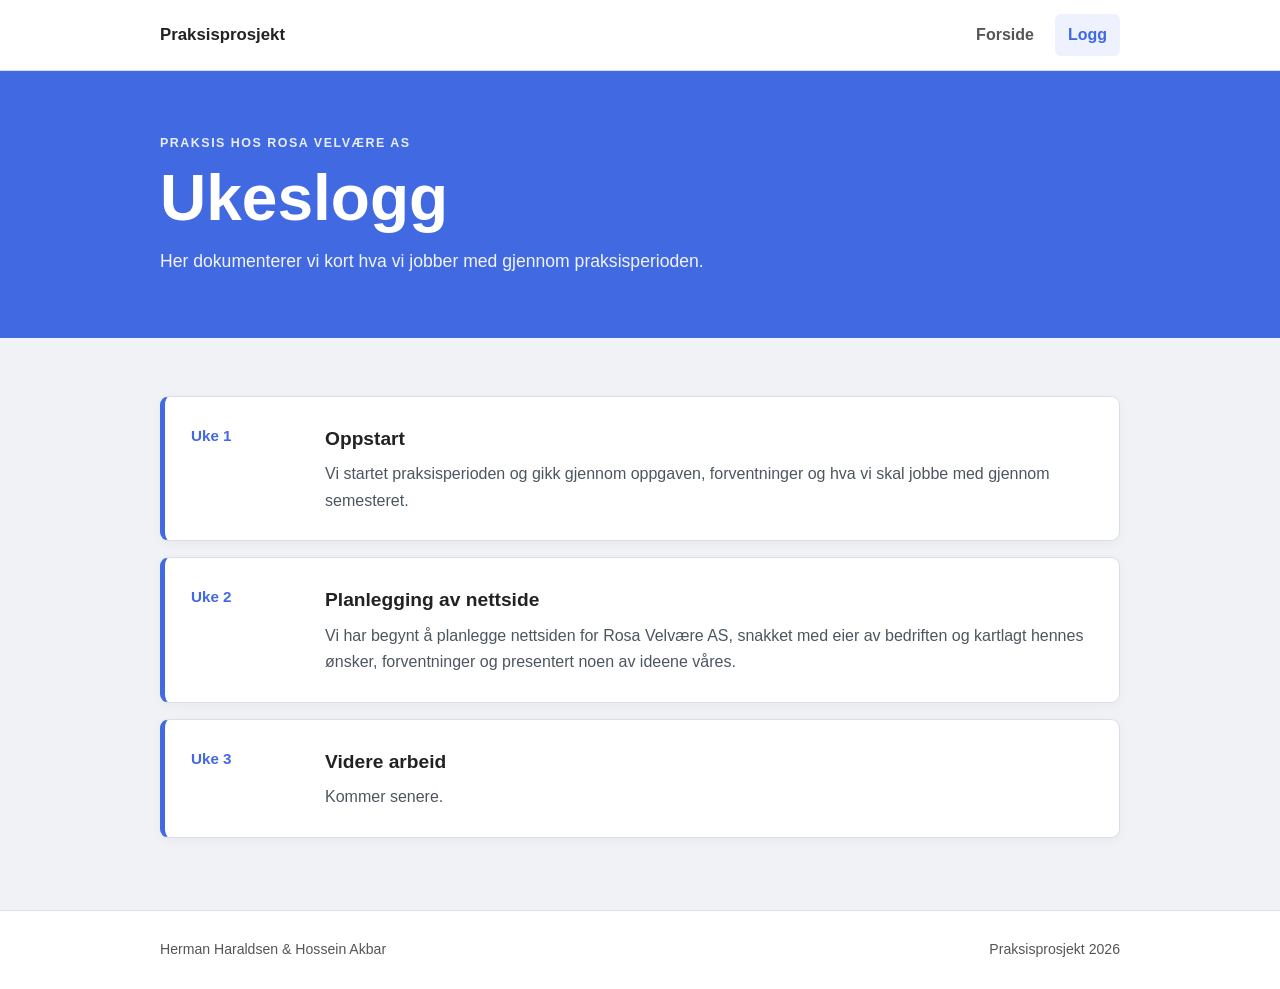
==== logg.html @ 474e4e64 "Mappe rydding" ====
<!DOCTYPE html>
<html lang="no">
<head>
    <meta charset="UTF-8">
    <meta name="viewport" content="width=device-width, initial-scale=1.0">
    <meta name="description" content="Ukeslogg for praksisprosjektet hos Rosa Velvære AS.">
    <title>Logg | Praksisprosjekt</title>
    <link rel="stylesheet" href="css/style.css">
</head>
<body>
    <header class="site-header">
        <div class="container nav">
            <a class="site-name" href="index.html">Praksisprosjekt</a>
            <nav aria-label="Hovedmeny">
                <a href="index.html">Forside</a>
                <a class="active" href="logg.html">Logg</a>
            </nav>
        </div>
    </header>

    <main>
        <section class="page-heading">
            <div class="container">
                <p class="eyebrow">Praksis hos Rosa Velvære AS</p>
                <h1>Ukeslogg</h1>
                <p class="intro">Her dokumenterer vi kort hva vi jobber med gjennom praksisperioden.</p>
            </div>
        </section>

        <section class="content-section log-section">
            <div class="container">
                <div id="practiceLog" class="log-list" aria-live="polite"></div>
            </div>
        </section>
    </main>

    <footer>
        <div class="container footer-content">
            <span>Herman Haraldsen & Hossein Akbar</span>
            <span>Praksisprosjekt 2026</span>
        </div>
    </footer>

    <script src="js/app.js"></script>
</body>
</html>
---- css/style.css ----
:root {
    --blue: #4169E1;
    --blue-dark: #27408B;
    --blue-light: #eef2ff;
    --grey: #f0f2f5;
    --text: #222222;
    --muted: #555555;
    --white: #ffffff;
    --border: #d9dee8;
}

* {
    box-sizing: border-box;
}

html {
    scroll-behavior: smooth;
}

body {
    margin: 0;
    min-height: 100vh;
    display: flex;
    flex-direction: column;
    font-family: Arial, Helvetica, sans-serif;
    color: var(--text);
    background: var(--grey);
    line-height: 1.65;
}

main {
    flex: 1;
}

.container {
    width: min(960px, calc(100% - 40px));
    margin: 0 auto;
}

/* -------------------------
   HEADER / MENY
-------------------------- */

.site-header {
    background: var(--white);
    border-bottom: 1px solid var(--border);
}

.nav {
    min-height: 70px;
    display: flex;
    align-items: center;
    justify-content: space-between;
    gap: 24px;
}

.site-name {
    color: var(--text);
    font-size: 1.05rem;
    font-weight: 700;
    text-decoration: none;
}

nav {
    display: flex;
    gap: 8px;
}

nav a {
    color: var(--muted);
    text-decoration: none;
    padding: 8px 13px;
    border-radius: 6px;
    font-weight: 600;
    transition: 0.2s ease;
}

nav a:hover,
nav a.active {
    color: var(--blue);
    background: var(--blue-light);
}

/* -------------------------
   FORSIDE / HERO
-------------------------- */

.hero,
.page-heading {
    background: var(--blue);
    color: var(--white);
}

.hero-content {
    padding: 92px 0;
}

.page-heading .container {
    padding: 62px 0;
}

.eyebrow,
.section-label {
    margin: 0 0 10px;
    font-size: 0.78rem;
    font-weight: 700;
    letter-spacing: 0.12em;
    text-transform: uppercase;
}

.eyebrow {
    color: #e8edff;
}

.section-label {
    color: var(--blue);
}

h1,
h2,
p {
    margin-top: 0;
}

h1 {
    max-width: 720px;
    margin-bottom: 14px;
    font-size: clamp(2.2rem, 6vw, 4rem);
    line-height: 1.08;
}

h2 {
    margin-bottom: 18px;
    font-size: clamp(1.6rem, 4vw, 2.2rem);
}

.intro {
    max-width: 660px;
    margin-bottom: 0;
    font-size: 1.1rem;
    color: #f2f4ff;
}

/* -------------------------
   INNHOLD
-------------------------- */

.content-section {
    padding: 58px 0 72px;
}

.content-card {
    background: var(--white);
    border: 1px solid var(--border);
    border-radius: 10px;
    padding: clamp(26px, 5vw, 48px);
    box-shadow: 0 4px 15px rgba(0, 0, 0, 0.05);
}

.content-card > p:not(.section-label) {
    max-width: 760px;
    color: #3f4851;
}

/* -------------------------
   PROSJEKTINFO
-------------------------- */

.project-info {
    display: grid;
    grid-template-columns: repeat(3, 1fr);
    gap: 14px;
    margin: 32px 0;
}

.project-info div {
    padding: 18px;
    background: var(--grey);
    border-radius: 8px;
    border-top: 3px solid var(--blue);
}

.project-info span {
    display: block;
    margin-bottom: 5px;
    color: var(--muted);
    font-size: 0.82rem;
}

.project-info strong {
    font-size: 0.96rem;
}

/* -------------------------
   KNAPPER
-------------------------- */

.button {
    display: inline-block;
    padding: 11px 18px;
    border-radius: 7px;
    background: var(--blue);
    color: var(--white);
    font-weight: 700;
    text-decoration: none;
    transition: 0.2s ease;
}

.button:hover {
    background: var(--blue-dark);
    transform: translateY(-1px);
}

/* -------------------------
   LOGG
-------------------------- */

.log-section {
    background: var(--grey);
}

.log-list {
    display: grid;
    gap: 16px;
}

.log-entry {
    display: grid;
    grid-template-columns: 110px 1fr;
    gap: 24px;
    padding: 26px;
    background: var(--white);
    border: 1px solid var(--border);
    border-left: 5px solid var(--blue);
    border-radius: 9px;
    box-shadow: 0 3px 12px rgba(0, 0, 0, 0.04);
    transition: 0.2s ease;
}

.log-entry:hover {
    transform: translateY(-2px);
    box-shadow: 0 6px 18px rgba(0, 0, 0, 0.07);
}

.week {
    color: var(--blue);
    font-size: 0.95rem;
    font-weight: 700;
}

.log-entry h2 {
    margin-bottom: 7px;
    font-size: 1.2rem;
    color: var(--text);
}

.log-entry p {
    margin-bottom: 0;
    color: #4d5660;
}

/* -------------------------
   FOOTER
-------------------------- */

footer {
    background: var(--white);
    border-top: 1px solid var(--border);
    color: var(--muted);
    font-size: 0.88rem;
}

.footer-content {
    min-height: 78px;
    display: flex;
    align-items: center;
    justify-content: space-between;
    gap: 20px;
}

/* -------------------------
   MOBIL
-------------------------- */

@media (max-width: 700px) {

    .container {
        width: min(100% - 28px, 960px);
    }

    .nav {
        min-height: 64px;
    }

    .hero-content {
        padding: 64px 0;
    }

    .project-info {
        grid-template-columns: 1fr;
    }

    .log-entry {
        grid-template-columns: 1fr;
        gap: 8px;
    }

    .footer-content {
        padding: 20px 0;
        align-items: flex-start;
        flex-direction: column;
        gap: 4px;
    }
}
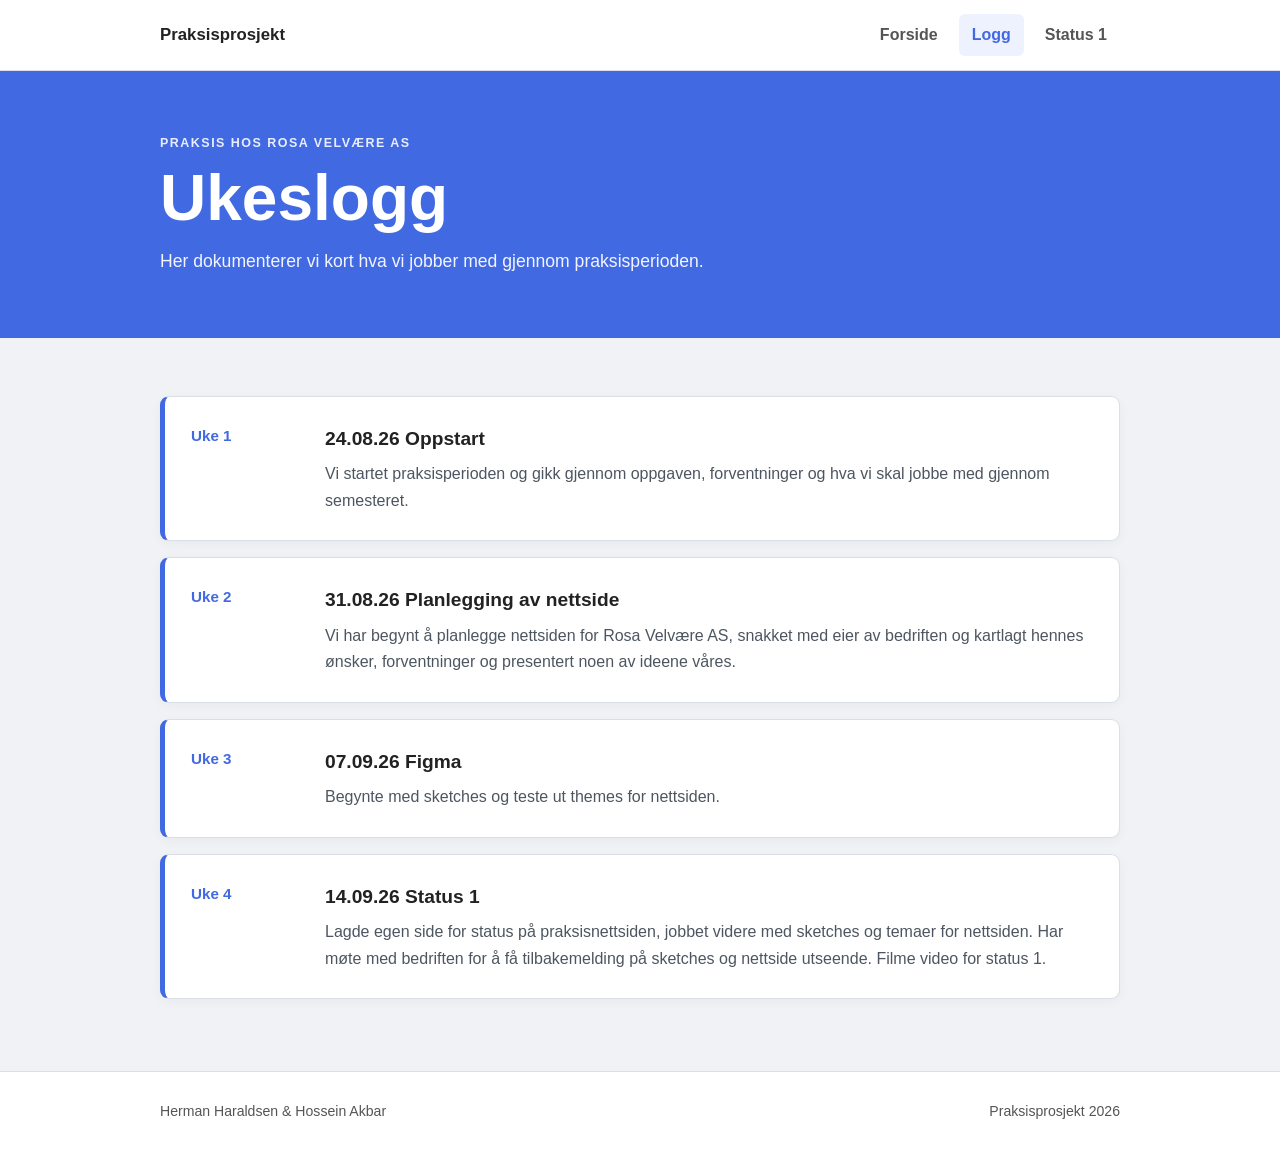
==== commit aeb71363: "Status 1" ====
--- a/logg.html
+++ b/logg.html
@@ -14,6 +14,7 @@
             <nav aria-label="Hovedmeny">
                 <a href="index.html">Forside</a>
                 <a class="active" href="logg.html">Logg</a>
+                <a href="status1.html">Status 1</a>
             </nav>
         </div>
     </header>
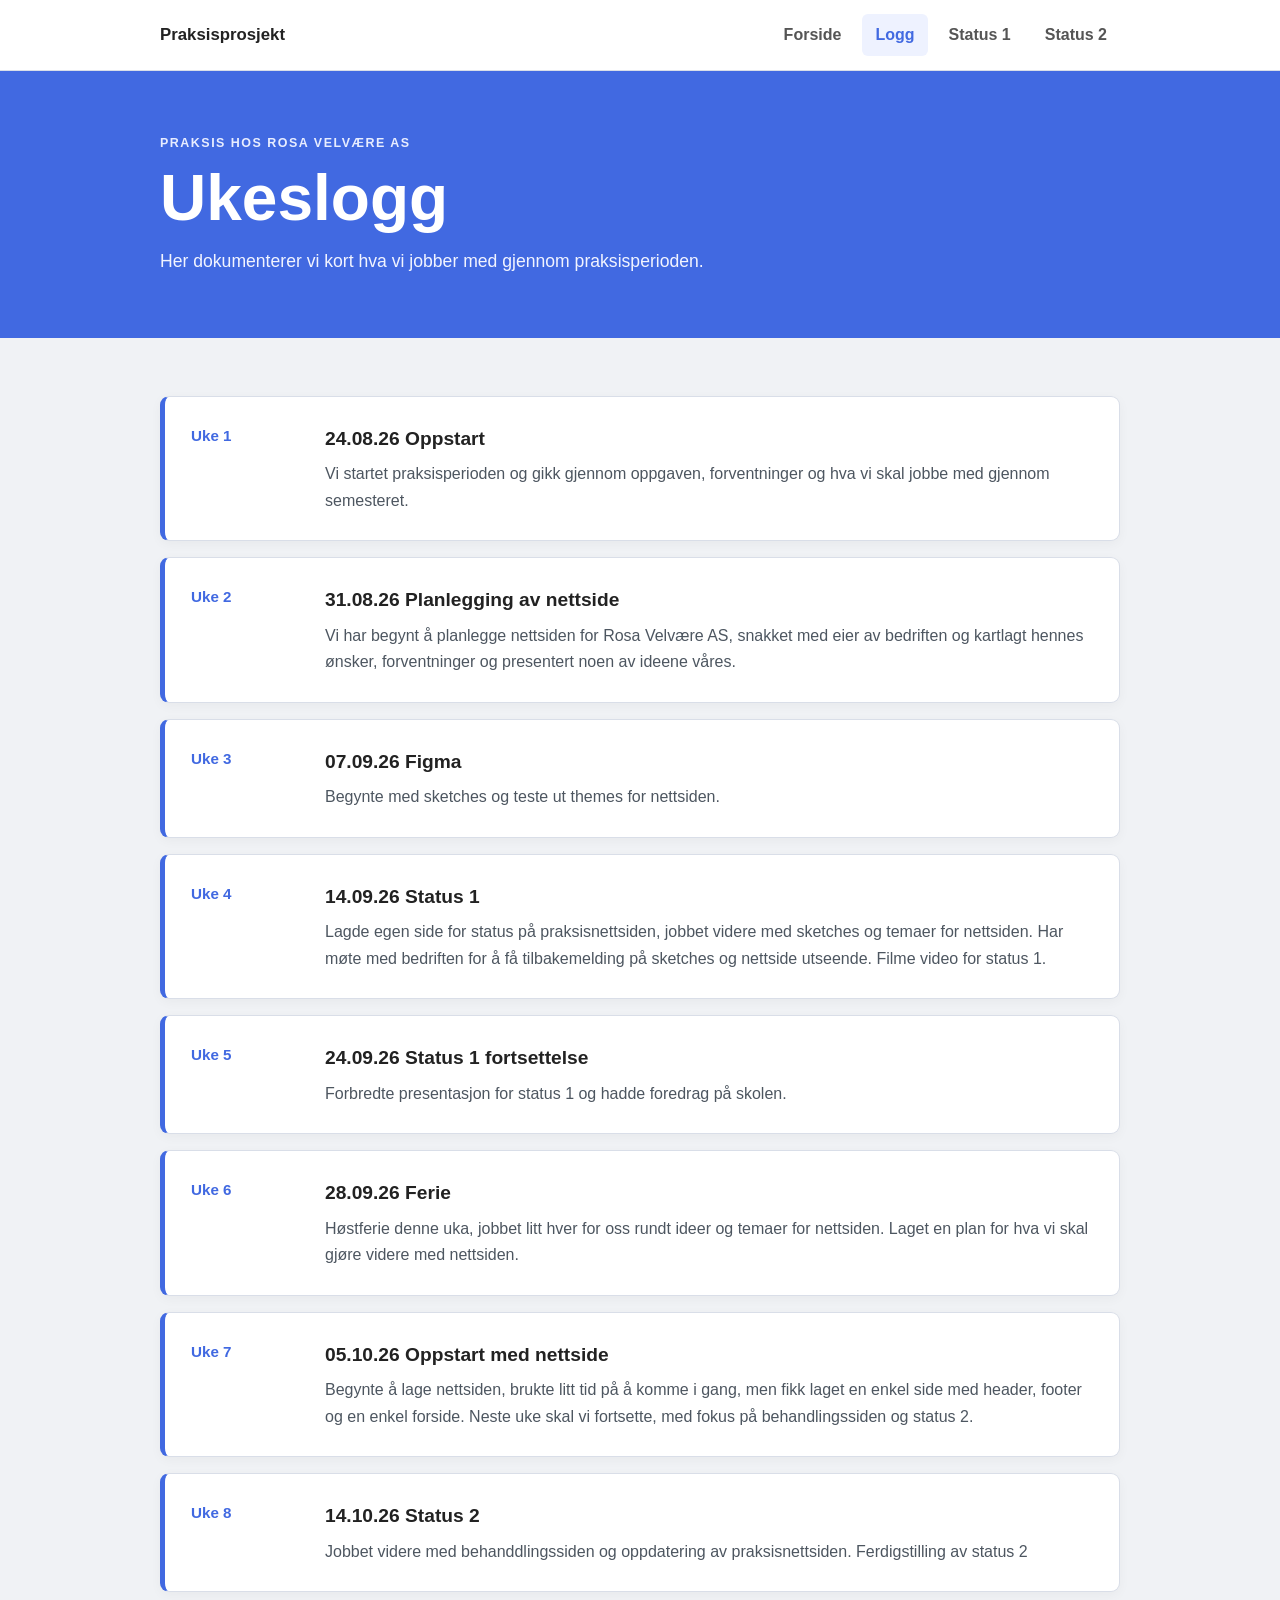
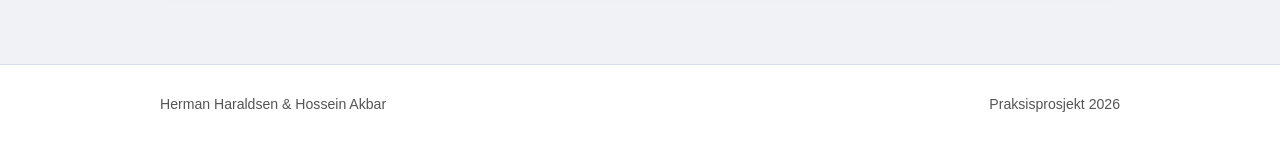
==== commit fe50f6ab: "Status2" ====
--- a/logg.html
+++ b/logg.html
@@ -15,6 +15,7 @@
                 <a href="index.html">Forside</a>
                 <a class="active" href="logg.html">Logg</a>
                 <a href="status1.html">Status 1</a>
+                <a href="status2.html">Status 2</a>
             </nav>
         </div>
     </header>
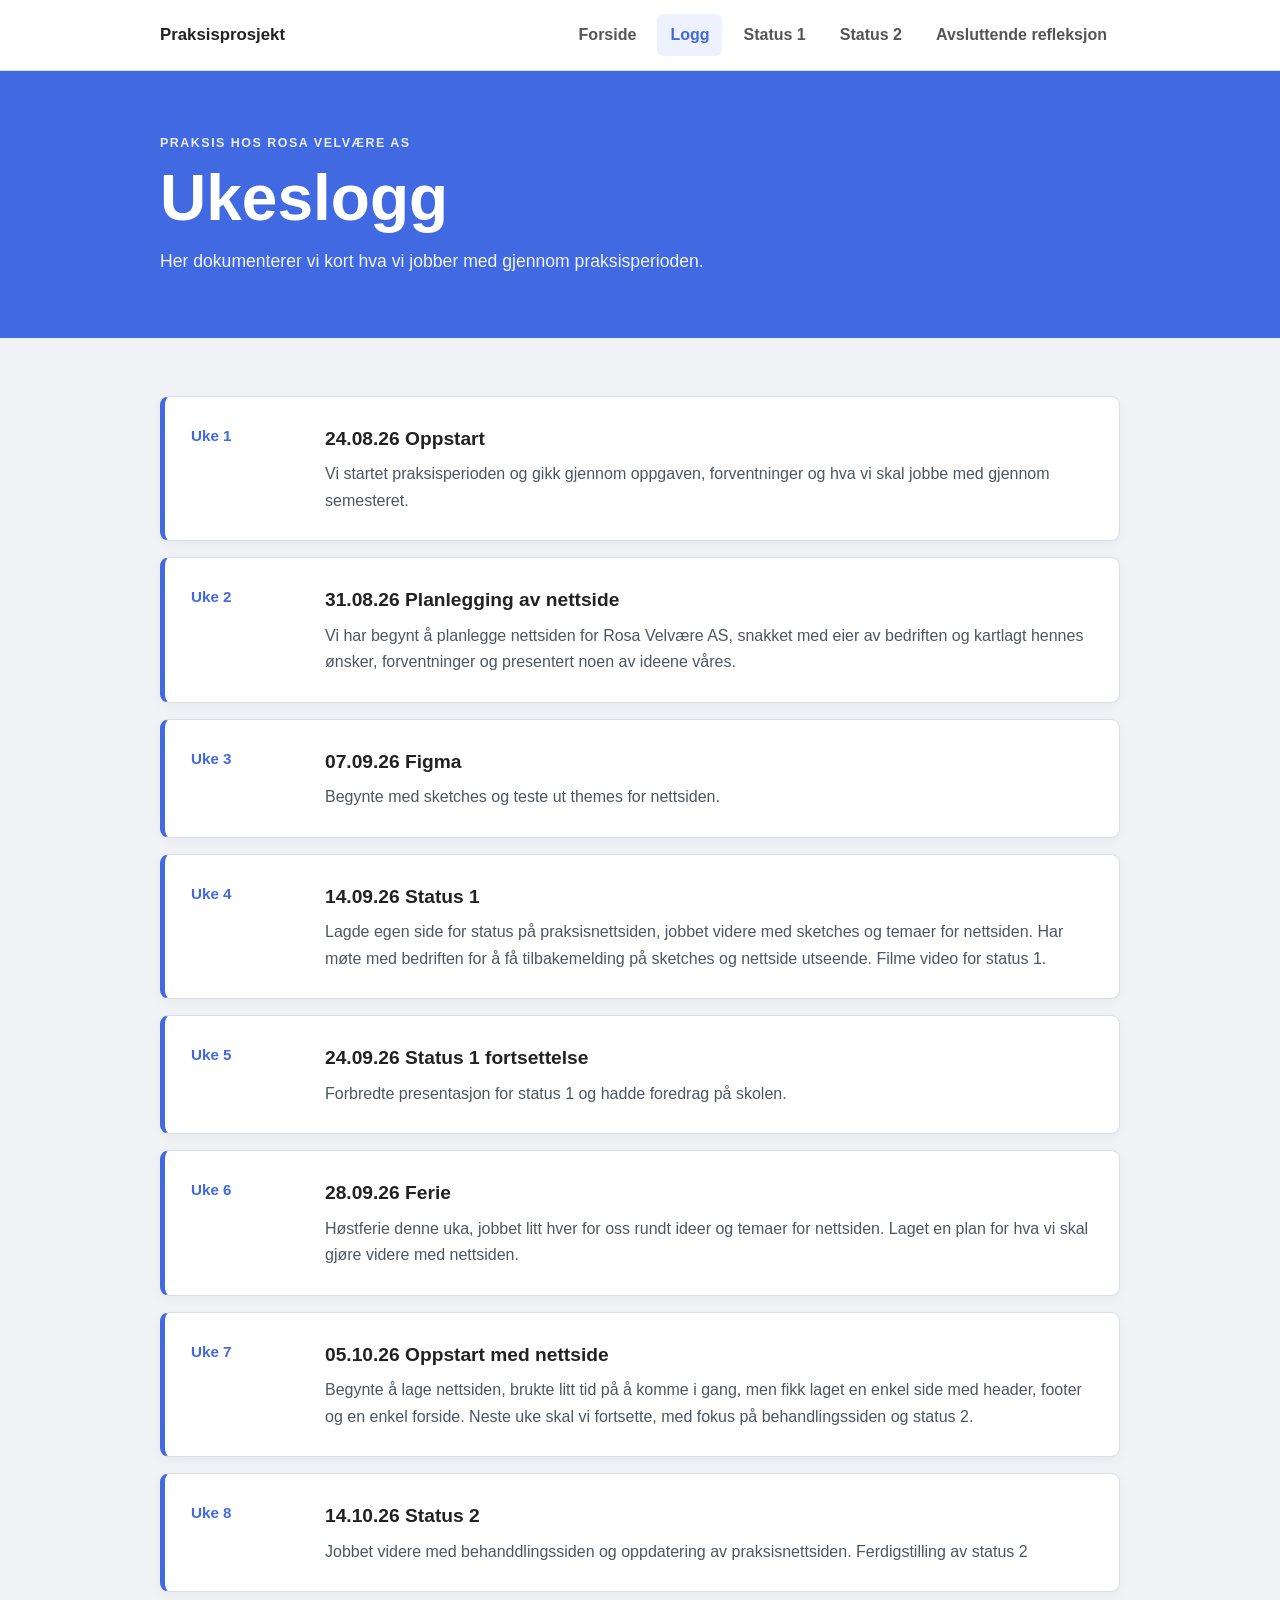
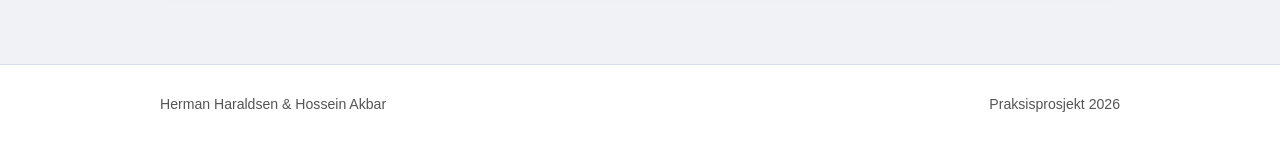
==== commit 16d6a7f8: "Avsluttende Refleksjon" ====
--- a/logg.html
+++ b/logg.html
@@ -16,6 +16,8 @@
                 <a class="active" href="logg.html">Logg</a>
                 <a href="status1.html">Status 1</a>
                 <a href="status2.html">Status 2</a>
+                <a href="avsluttende-refleksjon.html">Avsluttende refleksjon</a>
+
             </nav>
         </div>
     </header>
--- a/css/style.css
+++ b/css/style.css
@@ -311,4 +311,23 @@
         flex-direction: column;
         gap: 4px;
     }
-}+}
+
+@media (max-width: 700px) {
+    .nav {
+        flex-wrap: wrap;
+        justify-content: center;
+        padding: 12px 0;
+        gap: 8px;
+    }
+
+    nav {
+        flex-wrap: wrap;
+        justify-content: center;
+    }
+
+    nav a {
+        padding: 7px 9px;
+        font-size: 0.9rem;
+    }
+}
